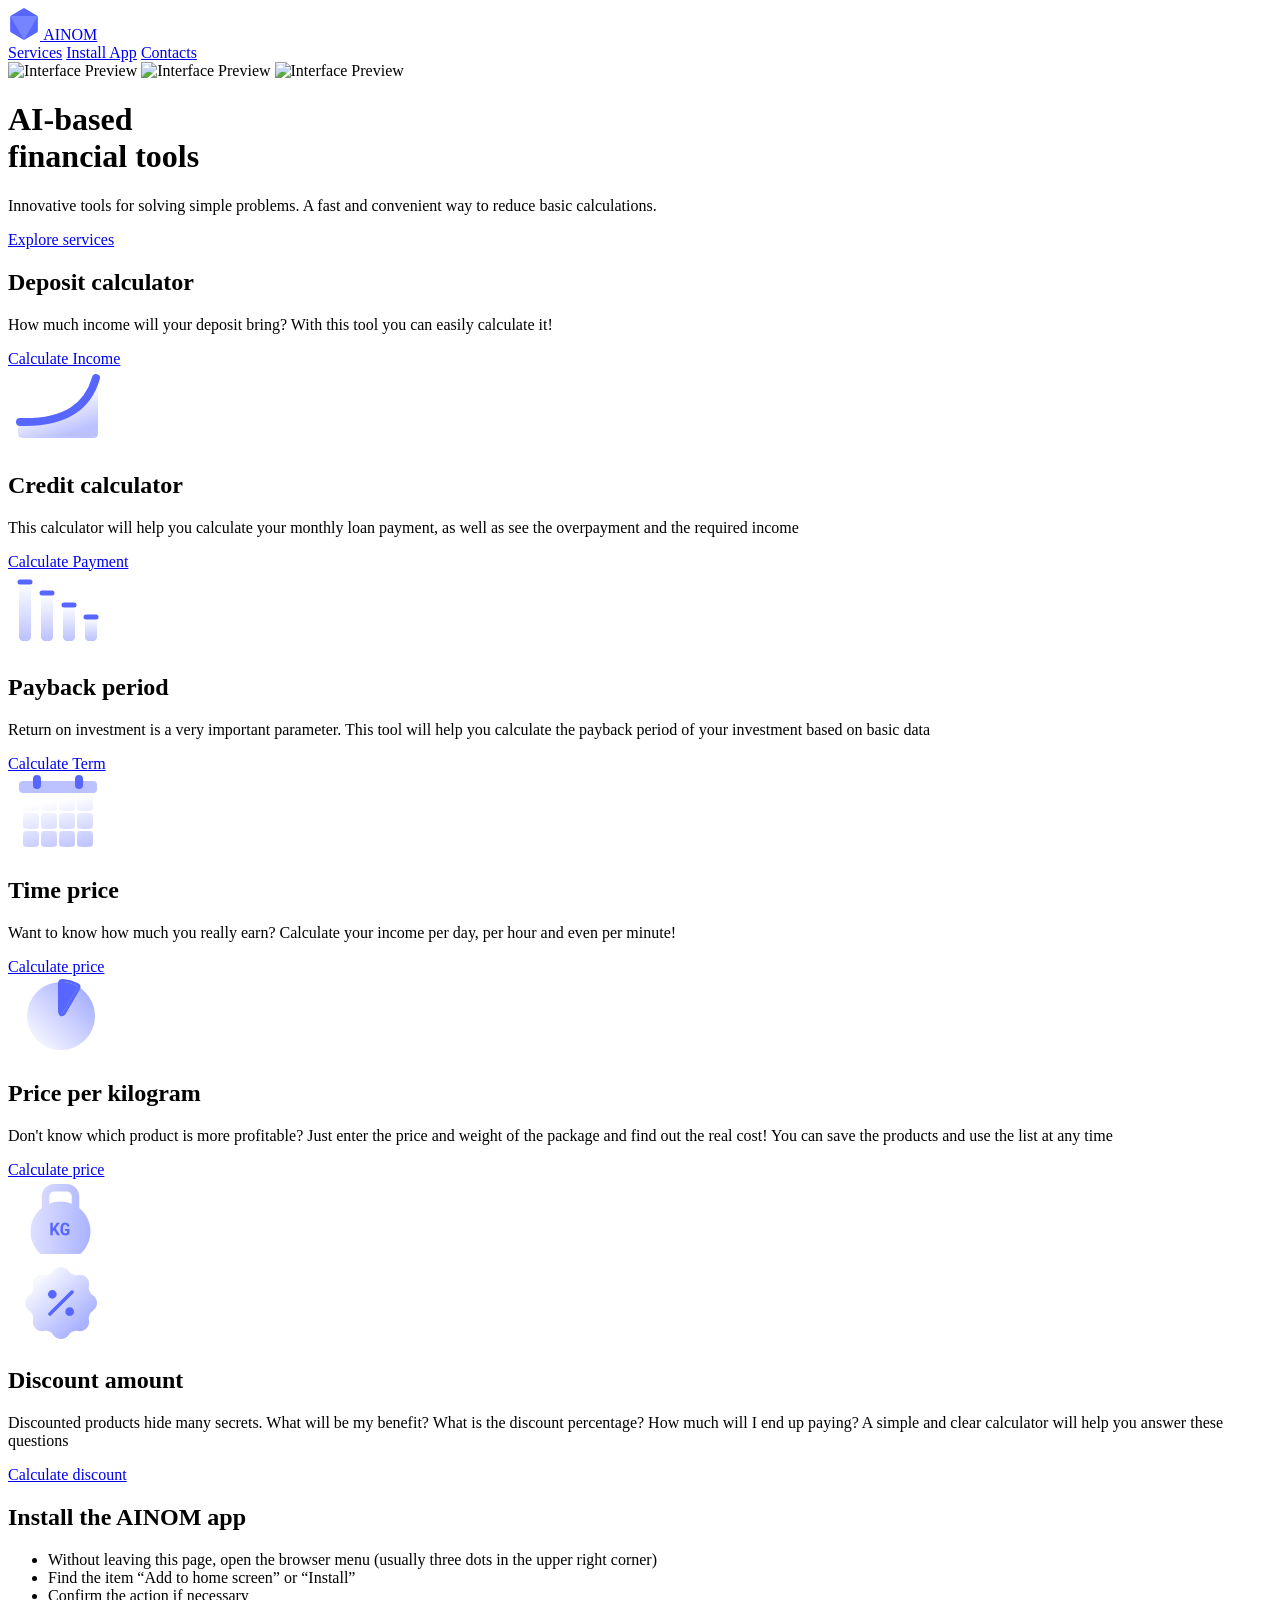
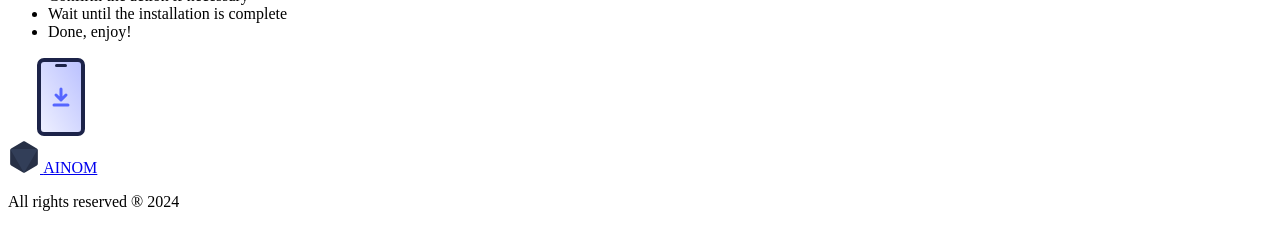
==== index.html @ f82d9192 "fix: discount description" ====
<!DOCTYPE html>
<html lang="en">

<head>
    <meta charset="UTF-8">
    <meta name="viewport" content="width=device-width, initial-scale=1.0">
    <title>AINOM - AI-based financial tools</title>
    <link rel="manifest" href="manifest.json" />
    <link rel="stylesheet" href="main.css">
    <link rel="stylesheet" href="style.css">
    <link rel="icon" type="image/x-icon" href="assets/favicon.ico">
    <script type="text/javascript" src="metrika.js"></script>
    <noscript>
        <div><img src="https://mc.yandex.ru/watch/98271224" style="position:absolute; left:-9999px;" alt="" /></div>
    </noscript>
</head>

<body>
    <div class="header">
        <a href="#" class="logo">
            <svg width="32" height="32" viewBox="0 0 32 32" fill="none" xmlns="http://www.w3.org/2000/svg">
                <path
                    d="M15 0.57735C15.6188 0.220085 16.3812 0.220085 17 0.57735L28.8564 7.42265C29.4752 7.77992 29.8564 8.44017 29.8564 9.1547V22.8453C29.8564 23.5598 29.4752 24.2201 28.8564 24.5774L17 31.4226C16.3812 31.7799 15.6188 31.7799 15 31.4226L3.14359 24.5774C2.52479 24.2201 2.14359 23.5598 2.14359 22.8453V9.1547C2.14359 8.44017 2.52479 7.77992 3.14359 7.42265L15 0.57735Z"
                    fill="#5666FF" />
                <path
                    d="M15.134 30.5C15.5189 31.1667 16.4811 31.1667 16.866 30.5L28.9904 9.5C29.3753 8.83333 28.8942 8 28.1244 8H3.87564C3.10584 8 2.62472 8.83333 3.00962 9.5L15.134 30.5Z"
                    fill="#fff" fill-opacity="0.2" />
            </svg>
            <span>AINOM</span>
        </a>

        <div class="header-links">
            <a href="services/">Services</a>
            <a href="#install">Install&nbspApp</a>
            <a href="#install">Contacts</a>
        </div>
    </div>

    <div class="hero appearance">
        <img src="assets/hero-left.jpg" alt="Interface Preview">
        <img src="assets/hero-right.jpg" alt="Interface Preview">
        <img src="assets/hero-center.jpg" alt="Interface Preview">
        <div class="heading">
            <h1>AI-based<br>financial tools</h1>
            <p>Innovative tools for solving simple problems. A fast and convenient way to reduce basic calculations.</p>
        </div>
        <a href="services" class="button">Explore services</a>
    </div>

    <div id="deposit" class="section">
        <div class="heading">
            <h2>Deposit calculator</h2>
            <p>How much income will your deposit bring? With this tool you can easily calculate it!</p>
            <a href="deposit-calculator/index.html" class="button button-secondary">Calculate Income</a>
        </div>
        <div class="section-image">
            <svg width="100" height="80" viewBox="0 0 100 80" fill="none" xmlns="http://www.w3.org/2000/svg">
                <path
                    d="M90 10C81.7073 38.5 57.3171 56 10 54.5V62C10 65.7712 10 67.6569 11.1716 68.8284C12.3431 70 14.2288 70 18 70H82C85.7712 70 87.6569 70 88.8284 68.8284C90 67.6569 90 65.7712 90 62V10Z"
                    fill="url(#paint0_linear_267_859)" />
                <path d="M12 53.9119C58.075 55.392 79.925 38.1233 88 10" stroke="#9EA7FF" stroke-width="5"
                    stroke-linecap="round" />
                <path d="M12 53.9119C58.075 55.392 79.925 38.1233 88 10" stroke="#5666FF" stroke-width="8"
                    stroke-linecap="round" />
                <defs>
                    <linearGradient id="paint0_linear_267_859" x1="37.8049" y1="33.1933" x2="50.7408" y2="69.7378"
                        gradientUnits="userSpaceOnUse">
                        <stop stop-color="#5666FF" stop-opacity="0" />
                        <stop offset="1" stop-color="#5666FF" stop-opacity="0.4" />
                    </linearGradient>
                </defs>
            </svg>
        </div>
    </div>

    <div class="section credit">
        <div class="heading">
            <h2>Credit calculator</h2>
            <p>This calculator will help you calculate your monthly loan payment, as well as see the overpayment and the
                required income</p>
            <a href="credit-calculator/" class="button button-secondary">Calculate Payment</a>
        </div>
        <div class="section-image">
            <svg width="100" height="80" viewBox="0 0 100 80" fill="none" xmlns="http://www.w3.org/2000/svg">
                <path
                    d="M23 64V10H11V64C11 65.8638 11 66.7957 11.3045 67.5307C11.7105 68.5108 12.4892 69.2895 13.4693 69.6955C14.2044 70 15.1362 70 17 70C18.8638 70 19.7956 70 20.5307 69.6955C21.5108 69.2895 22.2895 68.5108 22.6955 67.5307C23 66.7957 23 65.8638 23 64Z"
                    fill="url(#paint0_linear_268_885)" />
                <path
                    d="M45 64V22H33V64C33 65.8638 33 66.7957 33.3045 67.5307C33.7105 68.5108 34.4892 69.2895 35.4693 69.6955C36.2044 70 37.1362 70 39 70C40.8638 70 41.7956 70 42.5307 69.6955C43.5108 69.2895 44.2895 68.5108 44.6955 67.5307C45 66.7957 45 65.8638 45 64Z"
                    fill="url(#paint1_linear_268_885)" />
                <path
                    d="M67 64V34H55V64C55 65.8638 55 66.7957 55.3045 67.5307C55.7105 68.5108 56.4892 69.2895 57.4693 69.6955C58.2044 70 59.1362 70 61 70C62.8638 70 63.7956 70 64.5307 69.6955C65.5108 69.2895 66.2895 68.5108 66.6955 67.5307C67 66.7957 67 65.8638 67 64Z"
                    fill="url(#paint2_linear_268_885)" />
                <path
                    d="M89 64V46H77V64C77 65.8638 77 66.7957 77.3045 67.5307C77.7105 68.5108 78.4892 69.2895 79.4693 69.6955C80.2044 70 81.1362 70 83 70C84.8638 70 85.7956 70 86.5307 69.6955C87.5108 69.2895 88.2895 68.5108 88.6955 67.5307C89 66.7957 89 65.8638 89 64Z"
                    fill="url(#paint3_linear_268_885)" />
                <path d="M12 11H22" stroke="#5666FF" stroke-width="5" stroke-linecap="round" />
                <path d="M34 22H44" stroke="#5666FF" stroke-width="5" stroke-linecap="round" />
                <path d="M56 34H66" stroke="#5666FF" stroke-width="5" stroke-linecap="round" />
                <path d="M78 46H88" stroke="#5666FF" stroke-width="5" stroke-linecap="round" />
                <defs>
                    <linearGradient id="paint0_linear_268_885" x1="17" y1="10.5" x2="19.0832" y2="69.927"
                        gradientUnits="userSpaceOnUse">
                        <stop stop-color="#5666FF" stop-opacity="0" />
                        <stop offset="1" stop-color="#5666FF" stop-opacity="0.4" />
                    </linearGradient>
                    <linearGradient id="paint1_linear_268_885" x1="39" y1="22.4" x2="40.3339" y2="69.9626"
                        gradientUnits="userSpaceOnUse">
                        <stop stop-color="#5666FF" stop-opacity="0" />
                        <stop offset="1" stop-color="#5666FF" stop-opacity="0.4" />
                    </linearGradient>
                    <linearGradient id="paint2_linear_268_885" x1="61" y1="34.3" x2="61.7506" y2="69.9842"
                        gradientUnits="userSpaceOnUse">
                        <stop stop-color="#5666FF" stop-opacity="0" />
                        <stop offset="1" stop-color="#5666FF" stop-opacity="0.4" />
                    </linearGradient>
                    <linearGradient id="paint3_linear_268_885" x1="83" y1="46.2" x2="83.3337" y2="69.9953"
                        gradientUnits="userSpaceOnUse">
                        <stop stop-color="#5666FF" stop-opacity="0" />
                        <stop offset="1" stop-color="#5666FF" stop-opacity="0.4" />
                    </linearGradient>
                </defs>
            </svg>

        </div>
    </div>

    <div class="section payback">
        <div class="heading">
            <h2>Payback period</h2>
            <p>Return on investment is a very important parameter. This tool will help you calculate the payback period
                of your investment based on basic data</p>
            <a href="payback-period/" class="button button-secondary">Calculate Term</a>
        </div>
        <div class="section-image">
            <svg width="100" height="80" viewBox="0 0 100 80" fill="none" xmlns="http://www.w3.org/2000/svg">
                <path
                    d="M15.8787 22.8787C15 23.7574 15 25.1716 15 28V32C15 34.8284 15 36.2426 15.8787 37.1213C16.7574 38 18.1716 38 21 38H25C27.8284 38 29.2426 38 30.1213 37.1213C31 36.2426 31 34.8284 31 32V28C31 25.1716 31 23.7574 30.1213 22.8787C29.2426 22 27.8284 22 25 22H21C18.1716 22 16.7574 22 15.8787 22.8787Z"
                    fill="url(#paint0_linear_268_915)" />
                <path
                    d="M33 28C33 25.1716 33 23.7574 33.8787 22.8787C34.7574 22 36.1716 22 39 22H43C45.8284 22 47.2426 22 48.1213 22.8787C49 23.7574 49 25.1716 49 28V32C49 34.8284 49 36.2426 48.1213 37.1213C47.2426 38 45.8284 38 43 38H39C36.1716 38 34.7574 38 33.8787 37.1213C33 36.2426 33 34.8284 33 32V28Z"
                    fill="url(#paint1_linear_268_915)" />
                <path
                    d="M51.8787 22.8787C51 23.7574 51 25.1716 51 28V32C51 34.8284 51 36.2426 51.8787 37.1213C52.7574 38 54.1716 38 57 38H61C63.8284 38 65.2426 38 66.1213 37.1213C67 36.2426 67 34.8284 67 32V28C67 25.1716 67 23.7574 66.1213 22.8787C65.2426 22 63.8284 22 61 22H57C54.1716 22 52.7574 22 51.8787 22.8787Z"
                    fill="url(#paint2_linear_268_915)" />
                <path
                    d="M69.8787 22.8787C69 23.7574 69 25.1716 69 28V32C69 34.8284 69 36.2426 69.8787 37.1213C70.7574 38 72.1716 38 75 38H79C81.8284 38 83.2426 38 84.1213 37.1213C85 36.2426 85 34.8284 85 32V28C85 25.1716 85 23.7574 84.1213 22.8787C83.2426 22 81.8284 22 79 22H75C72.1716 22 70.7574 22 69.8787 22.8787Z"
                    fill="url(#paint3_linear_268_915)" />
                <path
                    d="M69.8787 40.8787C69 41.7574 69 43.1716 69 46V50C69 52.8284 69 54.2426 69.8787 55.1213C70.7574 56 72.1716 56 75 56H79C81.8284 56 83.2426 56 84.1213 55.1213C85 54.2426 85 52.8284 85 50V46C85 43.1716 85 41.7574 84.1213 40.8787C83.2426 40 81.8284 40 79 40H75C72.1716 40 70.7574 40 69.8787 40.8787Z"
                    fill="url(#paint4_linear_268_915)" />
                <path
                    d="M69 64C69 61.1716 69 59.7574 69.8787 58.8787C70.7574 58 72.1716 58 75 58H79C81.8284 58 83.2426 58 84.1213 58.8787C85 59.7574 85 61.1716 85 64V68C85 70.8284 85 72.2426 84.1213 73.1213C83.2426 74 81.8284 74 79 74H75C72.1716 74 70.7574 74 69.8787 73.1213C69 72.2426 69 70.8284 69 68V64Z"
                    fill="url(#paint5_linear_268_915)" />
                <path
                    d="M51 46C51 43.1716 51 41.7574 51.8787 40.8787C52.7574 40 54.1716 40 57 40H61C63.8284 40 65.2426 40 66.1213 40.8787C67 41.7574 67 43.1716 67 46V50C67 52.8284 67 54.2426 66.1213 55.1213C65.2426 56 63.8284 56 61 56H57C54.1716 56 52.7574 56 51.8787 55.1213C51 54.2426 51 52.8284 51 50V46Z"
                    fill="url(#paint6_linear_268_915)" />
                <path
                    d="M51.8787 58.8787C51 59.7574 51 61.1716 51 64V68C51 70.8284 51 72.2426 51.8787 73.1213C52.7574 74 54.1716 74 57 74H61C63.8284 74 65.2426 74 66.1213 73.1213C67 72.2426 67 70.8284 67 68V64C67 61.1716 67 59.7574 66.1213 58.8787C65.2426 58 63.8284 58 61 58H57C54.1716 58 52.7574 58 51.8787 58.8787Z"
                    fill="url(#paint7_linear_268_915)" />
                <path
                    d="M33.8787 40.8787C33 41.7574 33 43.1716 33 46V50C33 52.8284 33 54.2426 33.8787 55.1213C34.7574 56 36.1716 56 39 56H43C45.8284 56 47.2426 56 48.1213 55.1213C49 54.2426 49 52.8284 49 50V46C49 43.1716 49 41.7574 48.1213 40.8787C47.2426 40 45.8284 40 43 40H39C36.1716 40 34.7574 40 33.8787 40.8787Z"
                    fill="url(#paint8_linear_268_915)" />
                <path
                    d="M33 64C33 61.1716 33 59.7574 33.8787 58.8787C34.7574 58 36.1716 58 39 58H43C45.8284 58 47.2426 58 48.1213 58.8787C49 59.7574 49 61.1716 49 64V68C49 70.8284 49 72.2426 48.1213 73.1213C47.2426 74 45.8284 74 43 74H39C36.1716 74 34.7574 74 33.8787 73.1213C33 72.2426 33 70.8284 33 68V64Z"
                    fill="url(#paint9_linear_268_915)" />
                <path
                    d="M15 46C15 43.1716 15 41.7574 15.8787 40.8787C16.7574 40 18.1716 40 21 40H25C27.8284 40 29.2426 40 30.1213 40.8787C31 41.7574 31 43.1716 31 46V50C31 52.8284 31 54.2426 30.1213 55.1213C29.2426 56 27.8284 56 25 56H21C18.1716 56 16.7574 56 15.8787 55.1213C15 54.2426 15 52.8284 15 50V46Z"
                    fill="url(#paint10_linear_268_915)" />
                <path
                    d="M15.8787 58.8787C15 59.7574 15 61.1716 15 64V68C15 70.8284 15 72.2426 15.8787 73.1213C16.7574 74 18.1716 74 21 74H25C27.8284 74 29.2426 74 30.1213 73.1213C31 72.2426 31 70.8284 31 68V64C31 61.1716 31 59.7574 30.1213 58.8787C29.2426 58 27.8284 58 25 58H21C18.1716 58 16.7574 58 15.8787 58.8787Z"
                    fill="url(#paint11_linear_268_915)" />
                <rect x="11" y="8" width="78" height="12" rx="4" fill="#5666FF" fill-opacity="0.4" />
                <path d="M71 6L71 12" stroke="#5666FF" stroke-width="8" stroke-linecap="round" />
                <path d="M29 6L29 12" stroke="#5666FF" stroke-width="8" stroke-linecap="round" />
                <defs>
                    <linearGradient id="paint0_linear_268_915" x1="76" y1="22" x2="86.1473" y2="73.7752"
                        gradientUnits="userSpaceOnUse">
                        <stop stop-color="#5666FF" stop-opacity="0" />
                        <stop offset="1" stop-color="#5666FF" stop-opacity="0.4" />
                    </linearGradient>
                    <linearGradient id="paint1_linear_268_915" x1="76" y1="22" x2="86.1473" y2="73.7752"
                        gradientUnits="userSpaceOnUse">
                        <stop stop-color="#5666FF" stop-opacity="0" />
                        <stop offset="1" stop-color="#5666FF" stop-opacity="0.4" />
                    </linearGradient>
                    <linearGradient id="paint2_linear_268_915" x1="76" y1="22" x2="86.1473" y2="73.7752"
                        gradientUnits="userSpaceOnUse">
                        <stop stop-color="#5666FF" stop-opacity="0" />
                        <stop offset="1" stop-color="#5666FF" stop-opacity="0.4" />
                    </linearGradient>
                    <linearGradient id="paint3_linear_268_915" x1="76" y1="22" x2="86.1473" y2="73.7752"
                        gradientUnits="userSpaceOnUse">
                        <stop stop-color="#5666FF" stop-opacity="0" />
                        <stop offset="1" stop-color="#5666FF" stop-opacity="0.4" />
                    </linearGradient>
                    <linearGradient id="paint4_linear_268_915" x1="76" y1="22" x2="86.1473" y2="73.7752"
                        gradientUnits="userSpaceOnUse">
                        <stop stop-color="#5666FF" stop-opacity="0" />
                        <stop offset="1" stop-color="#5666FF" stop-opacity="0.4" />
                    </linearGradient>
                    <linearGradient id="paint5_linear_268_915" x1="76" y1="22" x2="86.1473" y2="73.7752"
                        gradientUnits="userSpaceOnUse">
                        <stop stop-color="#5666FF" stop-opacity="0" />
                        <stop offset="1" stop-color="#5666FF" stop-opacity="0.4" />
                    </linearGradient>
                    <linearGradient id="paint6_linear_268_915" x1="76" y1="22" x2="86.1473" y2="73.7752"
                        gradientUnits="userSpaceOnUse">
                        <stop stop-color="#5666FF" stop-opacity="0" />
                        <stop offset="1" stop-color="#5666FF" stop-opacity="0.4" />
                    </linearGradient>
                    <linearGradient id="paint7_linear_268_915" x1="76" y1="22" x2="86.1473" y2="73.7752"
                        gradientUnits="userSpaceOnUse">
                        <stop stop-color="#5666FF" stop-opacity="0" />
                        <stop offset="1" stop-color="#5666FF" stop-opacity="0.4" />
                    </linearGradient>
                    <linearGradient id="paint8_linear_268_915" x1="76" y1="22" x2="86.1473" y2="73.7752"
                        gradientUnits="userSpaceOnUse">
                        <stop stop-color="#5666FF" stop-opacity="0" />
                        <stop offset="1" stop-color="#5666FF" stop-opacity="0.4" />
                    </linearGradient>
                    <linearGradient id="paint9_linear_268_915" x1="76" y1="22" x2="86.1473" y2="73.7752"
                        gradientUnits="userSpaceOnUse">
                        <stop stop-color="#5666FF" stop-opacity="0" />
                        <stop offset="1" stop-color="#5666FF" stop-opacity="0.4" />
                    </linearGradient>
                    <linearGradient id="paint10_linear_268_915" x1="76" y1="22" x2="86.1473" y2="73.7752"
                        gradientUnits="userSpaceOnUse">
                        <stop stop-color="#5666FF" stop-opacity="0" />
                        <stop offset="1" stop-color="#5666FF" stop-opacity="0.4" />
                    </linearGradient>
                    <linearGradient id="paint11_linear_268_915" x1="76" y1="22" x2="86.1473" y2="73.7752"
                        gradientUnits="userSpaceOnUse">
                        <stop stop-color="#5666FF" stop-opacity="0" />
                        <stop offset="1" stop-color="#5666FF" stop-opacity="0.4" />
                    </linearGradient>
                </defs>
            </svg>
        </div>
    </div>

    <div class="section time">
        <div class="heading">
            <h2>Time price</h2>
            <p>Want to know how much you really earn? Calculate your income per day, per hour and even per minute!</p>
            <a href="time-price/" class="button button-secondary">Calculate price</a>
        </div>
        <div class="section-image">
            <svg width="105" height="80" viewBox="0 0 105 80" fill="none" xmlns="http://www.w3.org/2000/svg">
                <circle cx="53" cy="40" r="34" fill="url(#paint0_linear_287_392)" />
                <mask id="path-2-outside-1_287_392" maskUnits="userSpaceOnUse" x="49" y="3" width="24" height="38"
                    fill="black">
                    <rect fill="white" x="49" y="3" width="24" height="38" />
                    <path
                        d="M53 8C53 7.04677 53 6.57016 53.314 6.27412C53.628 5.97807 54.085 6.00498 54.9989 6.0588C59.6074 6.33019 64.1127 7.5374 68.2395 9.6066C69.0579 10.017 69.4671 10.2222 69.591 10.6355C69.7149 11.0489 69.4766 11.4617 69 12.2872L56.7321 33.5359C55.2323 36.1336 54.4824 37.4325 53.7412 37.2339C53 37.0353 53 35.5355 53 32.5359L53 8Z" />
                </mask>
                <path
                    d="M53 8C53 7.04677 53 6.57016 53.314 6.27412C53.628 5.97807 54.085 6.00498 54.9989 6.0588C59.6074 6.33019 64.1127 7.5374 68.2395 9.6066C69.0579 10.017 69.4671 10.2222 69.591 10.6355C69.7149 11.0489 69.4766 11.4617 69 12.2872L56.7321 33.5359C55.2323 36.1336 54.4824 37.4325 53.7412 37.2339C53 37.0353 53 35.5355 53 32.5359L53 8Z"
                    fill="#5666FF" />
                <path
                    d="M53 8C53 7.04677 53 6.57016 53.314 6.27412C53.628 5.97807 54.085 6.00498 54.9989 6.0588C59.6074 6.33019 64.1127 7.5374 68.2395 9.6066C69.0579 10.017 69.4671 10.2222 69.591 10.6355C69.7149 11.0489 69.4766 11.4617 69 12.2872L56.7321 33.5359C55.2323 36.1336 54.4824 37.4325 53.7412 37.2339C53 37.0353 53 35.5355 53 32.5359L53 8Z"
                    stroke="#5666FF" stroke-width="6" stroke-linecap="round" mask="url(#path-2-outside-1_287_392)" />
                <defs>
                    <linearGradient id="paint0_linear_287_392" x1="25.8" y1="67.2" x2="75.6828" y2="17.3172"
                        gradientUnits="userSpaceOnUse">
                        <stop stop-color="#5666FF" stop-opacity="0.05" />
                        <stop offset="1" stop-color="#5666FF" stop-opacity="0.5" />
                    </linearGradient>
                </defs>
            </svg>
        </div>
    </div>

    <div class="section kg">
        <div class="heading">
            <h2>Price per kilogram</h2>
            <p>Don't know which product is more profitable? Just enter the price and weight of the package and find out
                the real cost! You can save the products and use the list at any time</p>
            <a href="kilogram/" class="button button-secondary">Calculate price</a>
        </div>
        <div class="section-image">
            <svg width="105" height="80" viewBox="0 0 105 80" fill="none" xmlns="http://www.w3.org/2000/svg">
                <path fill-rule="evenodd" clip-rule="evenodd"
                    d="M33.75 17.5C33.75 10.5964 39.3464 5 46.25 5H58.75C65.6536 5 71.25 10.5964 71.25 17.5V29.0799C78.1085 34.5778 82.5 43.0261 82.5 52.5C82.5 61.4602 78.5718 69.5029 72.3437 75H32.6563C26.4282 69.5029 22.5 61.4602 22.5 52.5C22.5 43.0261 26.8915 34.5778 33.75 29.0799V17.5ZM63.75 17.5V24.6807C60.2759 23.2744 56.4784 22.5 52.5 22.5C48.5216 22.5 44.7241 23.2744 41.25 24.6807V17.5C41.25 14.7386 43.4886 12.5 46.25 12.5H58.75C61.5114 12.5 63.75 14.7386 63.75 17.5Z"
                    fill="url(#paint0_linear_304_353)" />
                <path
                    d="M46.0779 51.1401L44.762 52.5842V56.25H42.3523V43.8086H44.762V49.5081L45.8899 47.9871L48.9148 43.8086H51.8542L47.6672 49.3115L52.0081 56.25H49.1541L46.0779 51.1401Z"
                    fill="#5666FF" />
                <path
                    d="M61.4331 54.7974C61.2793 54.9854 61.0685 55.1762 60.8008 55.3699C60.533 55.5636 60.2169 55.7373 59.8523 55.8911C59.482 56.0506 59.069 56.1788 58.6133 56.2756C58.1576 56.3725 57.6676 56.4209 57.1436 56.4209C56.6878 56.4209 56.2577 56.3668 55.8533 56.2585C55.4545 56.156 55.0871 56.005 54.751 55.8057C54.4206 55.6006 54.1187 55.3499 53.8452 55.0537C53.5775 54.7575 53.3496 54.4185 53.1616 54.0369C52.9451 53.6153 52.7799 53.1396 52.666 52.6099C52.5578 52.0801 52.5037 51.5047 52.5037 50.8838V49.1919C52.5037 48.5994 52.5578 48.0497 52.666 47.5427C52.7743 47.03 52.9281 46.5658 53.1274 46.1499C53.3154 45.7796 53.5319 45.4464 53.7769 45.1501C54.0275 44.8539 54.3009 44.5976 54.5972 44.3811C54.9447 44.1361 55.3235 43.951 55.7336 43.8257C56.1438 43.7004 56.5767 43.6377 57.0325 43.6377C57.7332 43.6377 58.3427 43.726 58.8611 43.9026C59.3852 44.0792 59.8267 44.3327 60.1855 44.6631C60.5444 44.9992 60.8236 45.4065 61.0229 45.885C61.228 46.3635 61.3619 46.9019 61.4246 47.5H59.0833C59.0434 47.1981 58.9807 46.9303 58.8953 46.6968C58.8155 46.4632 58.7044 46.2667 58.562 46.1072C58.4025 45.9306 58.2003 45.7996 57.9553 45.7141C57.7161 45.623 57.4284 45.5774 57.0923 45.5774C56.91 45.5774 56.7334 45.6059 56.5625 45.6628C56.3916 45.7198 56.2321 45.8024 56.084 45.9106C55.8903 46.0588 55.7137 46.2524 55.5542 46.4917C55.4004 46.731 55.2722 47.0129 55.1697 47.3376C55.0899 47.5883 55.0273 47.8674 54.9817 48.175C54.9418 48.4827 54.9219 48.8159 54.9219 49.1748V50.8838C54.9219 51.3338 54.9504 51.744 55.0073 52.1143C55.07 52.4845 55.1554 52.8121 55.2637 53.0969C55.332 53.2621 55.4089 53.4159 55.4944 53.5583C55.5855 53.6951 55.6852 53.8175 55.7935 53.9258C55.9757 54.1081 56.1865 54.2476 56.4258 54.3445C56.6707 54.4356 56.947 54.484 57.2546 54.4897C57.4426 54.4897 57.6278 54.4755 57.8101 54.447C57.9924 54.4185 58.1632 54.3787 58.3228 54.3274C58.4823 54.2761 58.6218 54.2192 58.7415 54.1565C58.8668 54.0881 58.9608 54.0169 59.0234 53.9429L59.032 51.687H56.9727V49.8926H61.4246L61.4331 54.7974Z"
                    fill="#5666FF" />
                <defs>
                    <linearGradient id="paint0_linear_304_353" x1="-7.5" y1="68" x2="81.914" y2="72.7666"
                        gradientUnits="userSpaceOnUse">
                        <stop stop-color="#5666FF" stop-opacity="0.05" />
                        <stop offset="1" stop-color="#5666FF" stop-opacity="0.5" />
                    </linearGradient>
                </defs>
            </svg>
        </div>
    </div>

    <div class="section discount">
        <div class="section-image">
            <svg width="105" height="80" viewBox="0 0 105 80" fill="none" xmlns="http://www.w3.org/2000/svg">
                <path
                    d="M45.3452 8.1109C48.9766 2.6297 57.0234 2.6297 60.6548 8.1109C62.7205 11.2289 66.4709 12.7823 70.1363 12.0383C76.5798 10.7302 82.2698 16.4202 80.9617 22.8637C80.2177 26.5291 81.7712 30.2795 84.8891 32.3452C90.3703 35.9766 90.3703 44.0234 84.8891 47.6548C81.7712 49.7205 80.2177 53.4709 80.9617 57.1363C82.2698 63.5798 76.5798 69.2698 70.1363 67.9617C66.4709 67.2177 62.7205 68.7712 60.6548 71.8891C57.0234 77.3703 48.9766 77.3703 45.3452 71.8891C43.2795 68.7712 39.5291 67.2177 35.8637 67.9617C29.4202 69.2698 23.7302 63.5798 25.0383 57.1363C25.7823 53.4709 24.2289 49.7205 21.1109 47.6548C15.6297 44.0234 15.6297 35.9766 21.1109 32.3452C24.2289 30.2795 25.7823 26.5291 25.0383 22.8637C23.7302 16.4202 29.4202 10.7302 35.8637 12.0383C39.5291 12.7823 43.2795 11.2289 45.3452 8.1109Z"
                    fill="url(#paint0_linear_359_358)" />
                <path
                    d="M48.6557 31.3114C48.6557 33.7107 46.7107 35.6557 44.3114 35.6557C41.9121 35.6557 39.967 33.7107 39.967 31.3114C39.967 28.9121 41.9121 26.967 44.3114 26.967C46.7107 26.967 48.6557 28.9121 48.6557 31.3114Z"
                    fill="#5666FF" />
                <path
                    d="M66.033 48.6886C66.033 51.0879 64.0879 53.033 61.6886 53.033C59.2893 53.033 57.3443 51.0879 57.3443 48.6886C57.3443 46.2893 59.2893 44.3443 61.6886 44.3443C64.0879 44.3443 66.033 46.2893 66.033 48.6886Z"
                    fill="#5666FF" />
                <path
                    d="M62.8356 27.7179C63.5142 27.0393 64.6144 27.0393 65.2931 27.7179C65.9717 28.3965 65.9717 29.4968 65.2931 30.1754L43.1754 52.2931C42.4968 52.9717 41.3965 52.9717 40.7179 52.2931C40.0393 51.6145 40.0393 50.5142 40.7179 49.8356L62.8356 27.7179Z"
                    fill="#5666FF" />
                <defs>
                    <linearGradient id="paint0_linear_359_358" x1="30" y1="17.5" x2="73.5" y2="62.5" gradientUnits="userSpaceOnUse">
                        <stop stop-color="#5666FF" stop-opacity="0.05" />
                        <stop offset="1" stop-color="#5666FF" stop-opacity="0.5" />
                    </linearGradient>
                </defs>
            </svg>
        </div>
        <div class="heading">
            <h2>Discount amount</h2>
            <p>Discounted products hide many secrets. What will be my benefit? What is the discount percentage? How much
                will I end up paying? A simple and clear calculator will help you answer these questions</p>
            <a href="discount/" class="button button-secondary">Calculate discount</a>
        </div>
    </div>

    <div class="section" id="install">
        <div class="heading">
            <h2>Install the AINOM app</h2>
            <ul>
                <li>Without leaving this page, open the browser menu (usually three dots in the upper right corner)</li>
                <li>Find the item “Add to home screen” or “Install”</li>
                <li>Confirm the action if necessary</li>
                <li>Wait until the installation is complete</li>
                <li>Done, enjoy!</li>
            </ul>
        </div>
        <div class="section-image">
            <svg width="105" height="80" viewBox="0 0 105 80" fill="none" xmlns="http://www.w3.org/2000/svg">
                <rect x="31" y="3" width="44" height="74" rx="5" fill="url(#paint0_linear_291_564)" stroke="#1C2349"
                    stroke-width="4" />
                <path d="M53 32V43M53 43L58 38M53 43L48 38M46 48H60" stroke="#5666FF" stroke-width="3"
                    stroke-linecap="round" stroke-linejoin="round" />
                <rect x="47" y="7" width="12" height="3" rx="1.5" fill="#1C2349" />
                <defs>
                    <linearGradient id="paint0_linear_291_564" x1="33" y1="75" x2="93.3077" y2="40.5385"
                        gradientUnits="userSpaceOnUse">
                        <stop stop-color="#5666FF" stop-opacity="0.1" />
                        <stop offset="1" stop-color="#5666FF" stop-opacity="0.4" />
                    </linearGradient>
                </defs>
            </svg>
        </div>
    </div>

    <div class="footer">
        <a href="../" class="logo">
            <svg width="32" height="32" viewBox="0 0 32 32" fill="none" xmlns="http://www.w3.org/2000/svg">
                <path
                    d="M15 0.57735C15.6188 0.220085 16.3812 0.220085 17 0.57735L28.8564 7.42265C29.4752 7.77992 29.8564 8.44017 29.8564 9.1547V22.8453C29.8564 23.5598 29.4752 24.2201 28.8564 24.5774L17 31.4226C16.3812 31.7799 15.6188 31.7799 15 31.4226L3.14359 24.5774C2.52479 24.2201 2.14359 23.5598 2.14359 22.8453V9.1547C2.14359 8.44017 2.52479 7.77992 3.14359 7.42265L15 0.57735Z"
                    fill="#273046" />
                <path
                    d="M15.134 30.5C15.5189 31.1667 16.4811 31.1667 16.866 30.5L28.9904 9.5C29.3753 8.83333 28.8942 8 28.1244 8H3.87564C3.10584 8 2.62472 8.83333 3.00962 9.5L15.134 30.5Z"
                    fill="#323E58" />
            </svg>
            <span>AINOM</span>
        </a>

        <p>All rights reserved ® 2024</p>
        <div class="social">
            <a href="https://instagram.com/yakovbronnikov" target="_blank"></a>
            <a href="https://dribbble.com/yakovbronnikov" target="_blank"></a>
            <a href="https://github.com/yakovbronnikov" target="_blank"></a>
        </div>
    </div>

    <script src="script.js"></script>
</body>

</html>
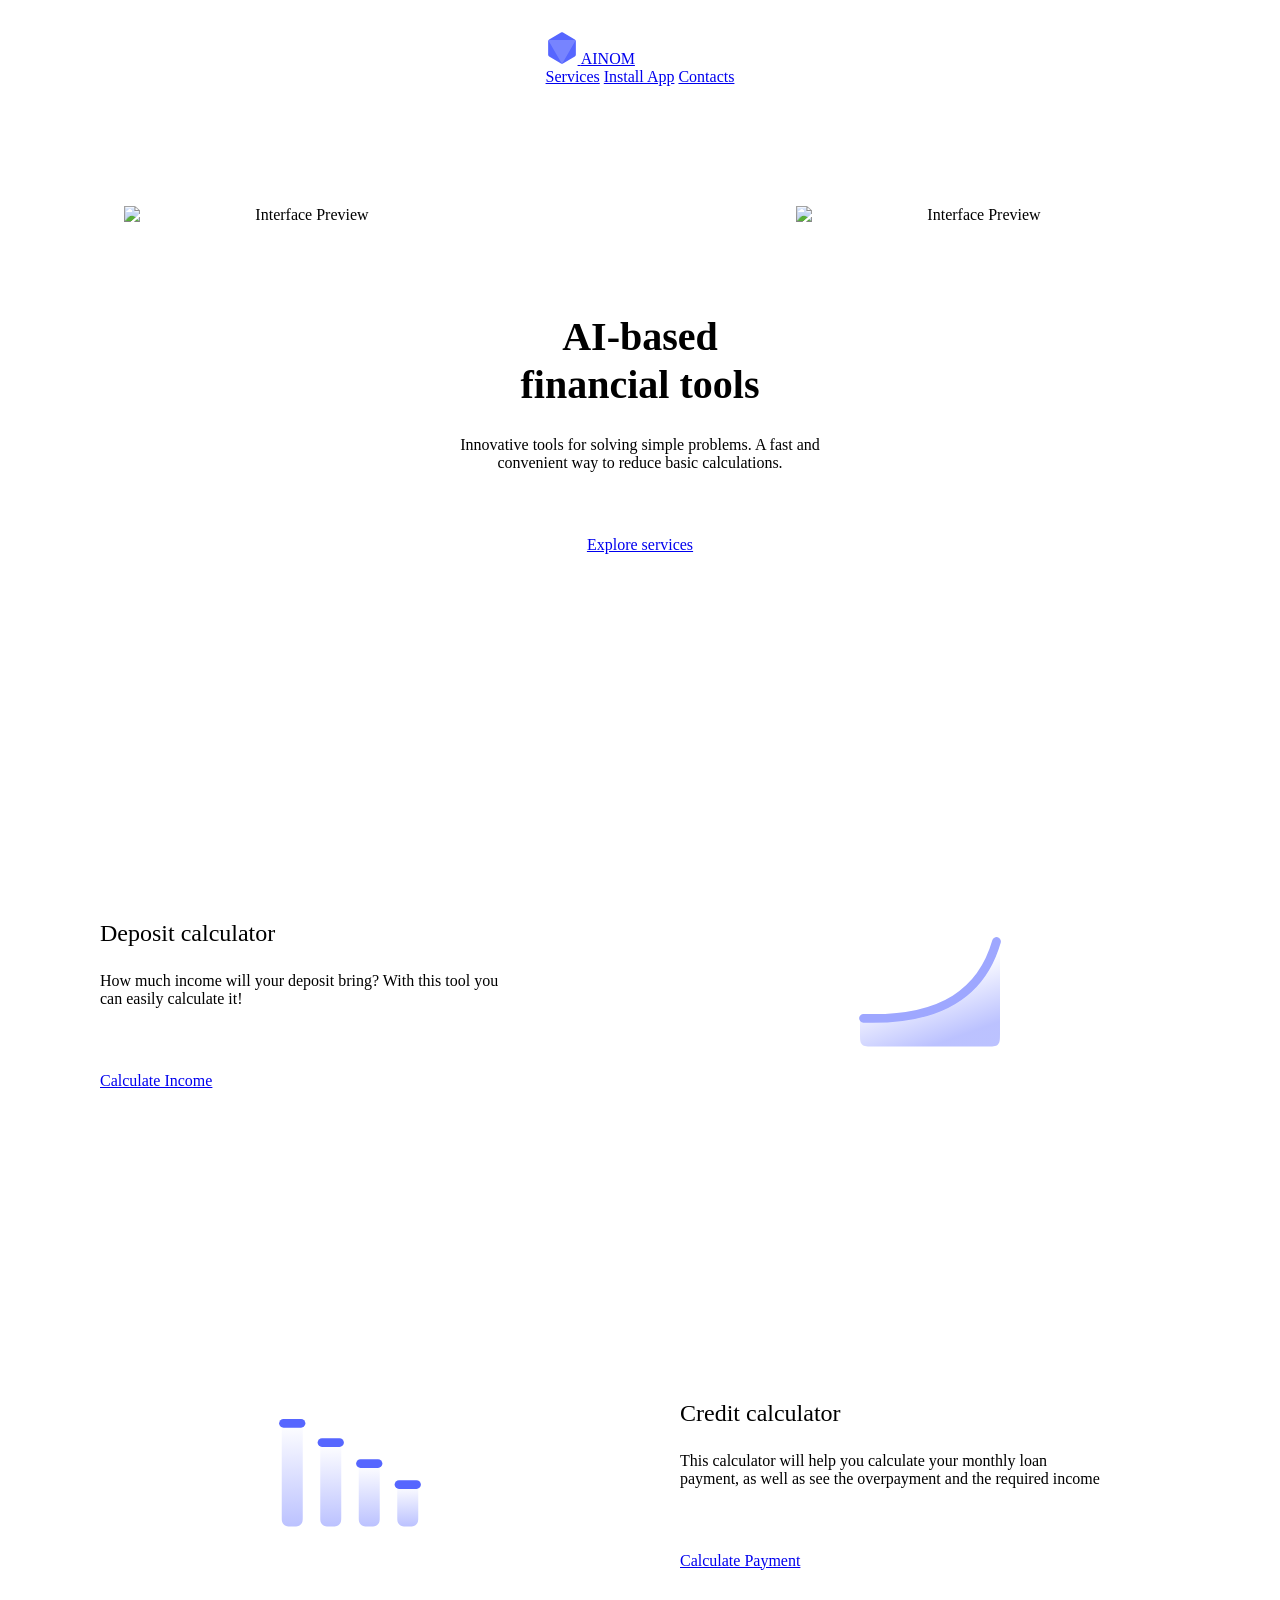
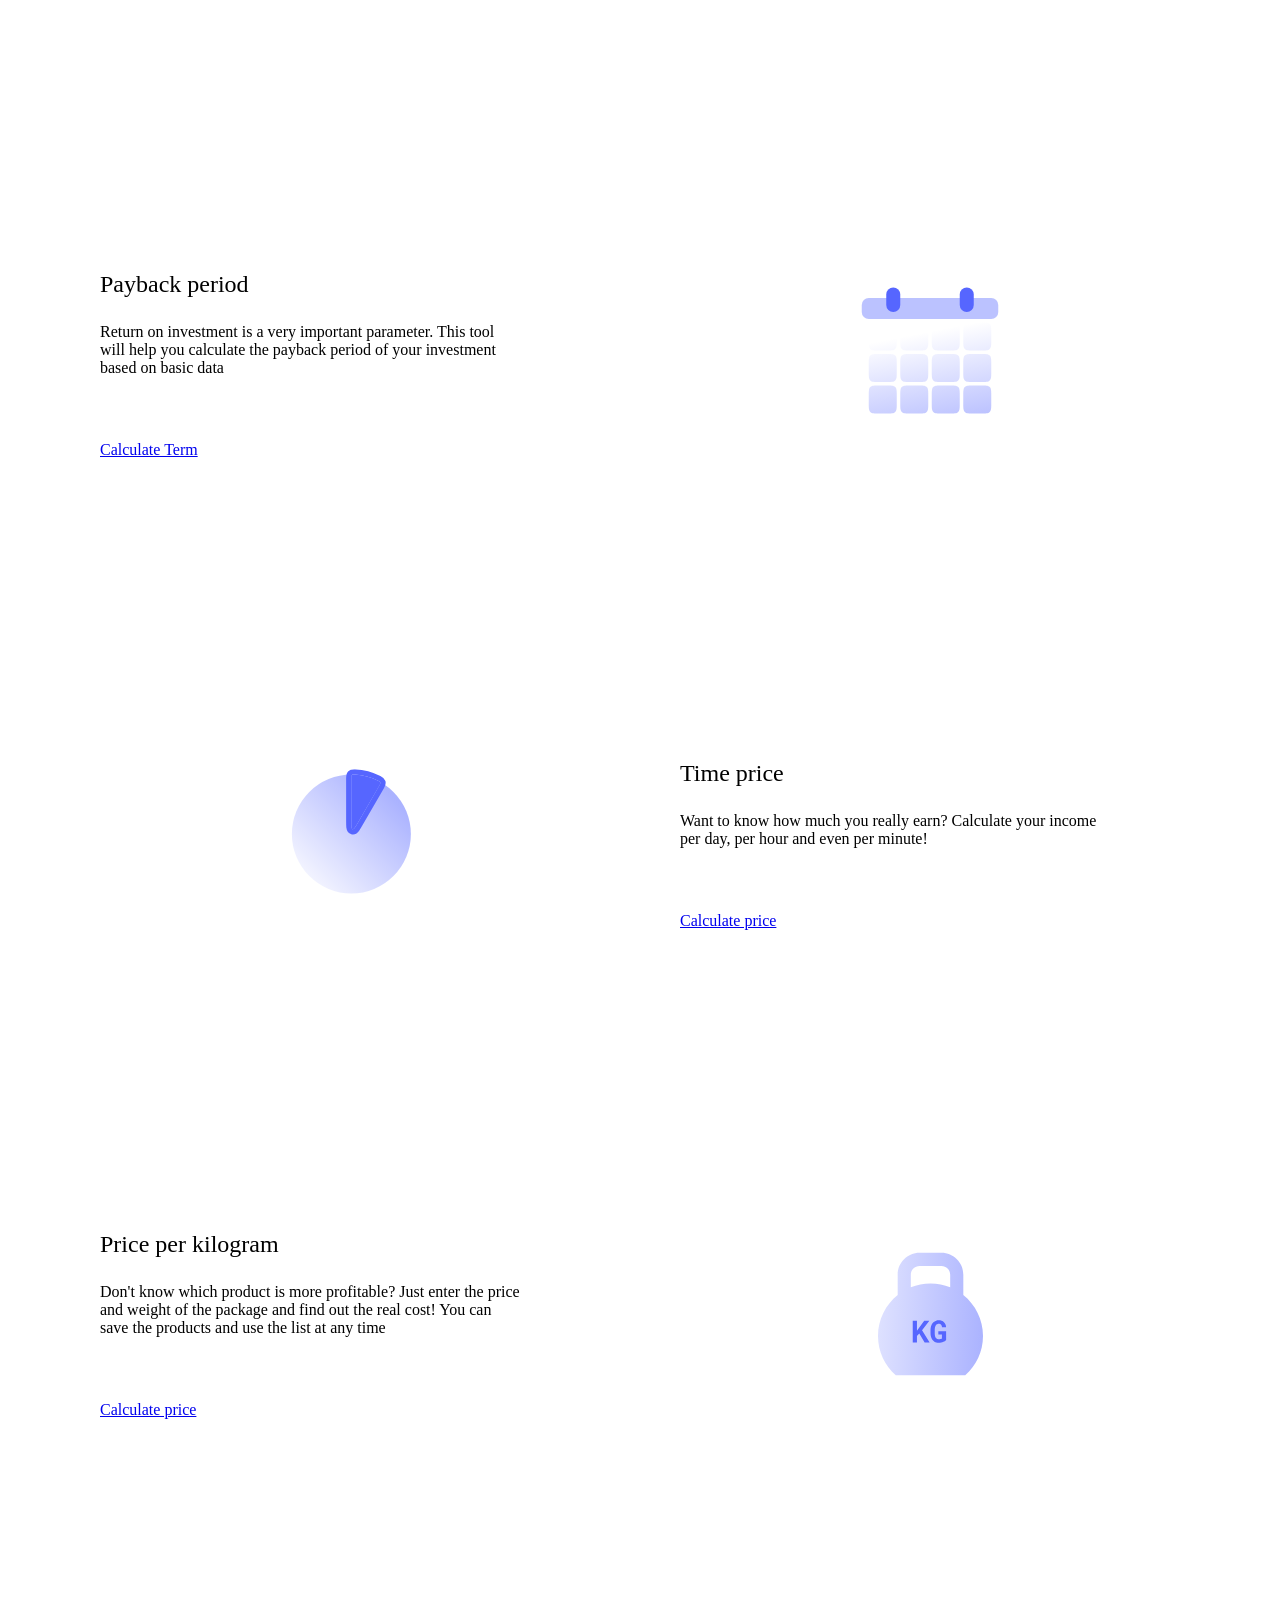
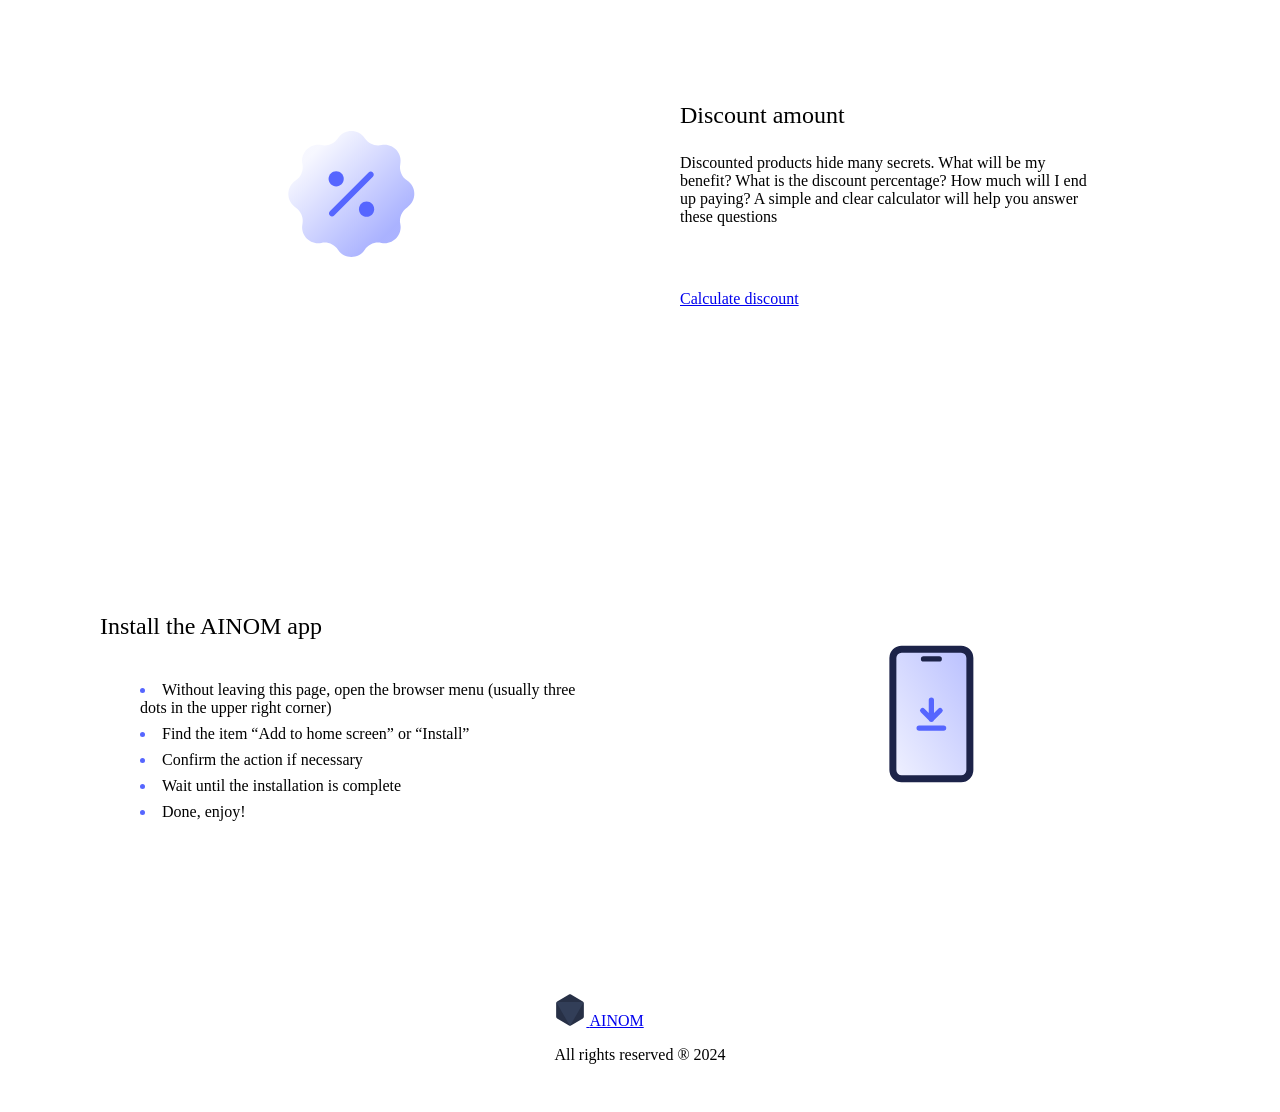
==== commit 00bed3e8: "fix: discount image position" ====
--- a/index.html
+++ b/index.html
@@ -301,33 +301,33 @@
     </div>
 
     <div class="section discount">
-        <div class="section-image">
-            <svg width="105" height="80" viewBox="0 0 105 80" fill="none" xmlns="http://www.w3.org/2000/svg">
-                <path
-                    d="M45.3452 8.1109C48.9766 2.6297 57.0234 2.6297 60.6548 8.1109C62.7205 11.2289 66.4709 12.7823 70.1363 12.0383C76.5798 10.7302 82.2698 16.4202 80.9617 22.8637C80.2177 26.5291 81.7712 30.2795 84.8891 32.3452C90.3703 35.9766 90.3703 44.0234 84.8891 47.6548C81.7712 49.7205 80.2177 53.4709 80.9617 57.1363C82.2698 63.5798 76.5798 69.2698 70.1363 67.9617C66.4709 67.2177 62.7205 68.7712 60.6548 71.8891C57.0234 77.3703 48.9766 77.3703 45.3452 71.8891C43.2795 68.7712 39.5291 67.2177 35.8637 67.9617C29.4202 69.2698 23.7302 63.5798 25.0383 57.1363C25.7823 53.4709 24.2289 49.7205 21.1109 47.6548C15.6297 44.0234 15.6297 35.9766 21.1109 32.3452C24.2289 30.2795 25.7823 26.5291 25.0383 22.8637C23.7302 16.4202 29.4202 10.7302 35.8637 12.0383C39.5291 12.7823 43.2795 11.2289 45.3452 8.1109Z"
-                    fill="url(#paint0_linear_359_358)" />
-                <path
-                    d="M48.6557 31.3114C48.6557 33.7107 46.7107 35.6557 44.3114 35.6557C41.9121 35.6557 39.967 33.7107 39.967 31.3114C39.967 28.9121 41.9121 26.967 44.3114 26.967C46.7107 26.967 48.6557 28.9121 48.6557 31.3114Z"
-                    fill="#5666FF" />
-                <path
-                    d="M66.033 48.6886C66.033 51.0879 64.0879 53.033 61.6886 53.033C59.2893 53.033 57.3443 51.0879 57.3443 48.6886C57.3443 46.2893 59.2893 44.3443 61.6886 44.3443C64.0879 44.3443 66.033 46.2893 66.033 48.6886Z"
-                    fill="#5666FF" />
-                <path
-                    d="M62.8356 27.7179C63.5142 27.0393 64.6144 27.0393 65.2931 27.7179C65.9717 28.3965 65.9717 29.4968 65.2931 30.1754L43.1754 52.2931C42.4968 52.9717 41.3965 52.9717 40.7179 52.2931C40.0393 51.6145 40.0393 50.5142 40.7179 49.8356L62.8356 27.7179Z"
-                    fill="#5666FF" />
-                <defs>
-                    <linearGradient id="paint0_linear_359_358" x1="30" y1="17.5" x2="73.5" y2="62.5" gradientUnits="userSpaceOnUse">
-                        <stop stop-color="#5666FF" stop-opacity="0.05" />
-                        <stop offset="1" stop-color="#5666FF" stop-opacity="0.5" />
-                    </linearGradient>
-                </defs>
-            </svg>
-        </div>
         <div class="heading">
             <h2>Discount amount</h2>
             <p>Discounted products hide many secrets. What will be my benefit? What is the discount percentage? How much
                 will I end up paying? A simple and clear calculator will help you answer these questions</p>
             <a href="discount/" class="button button-secondary">Calculate discount</a>
+        </div>
+        <div class="section-image">
+            <svg width="105" height="80" viewBox="0 0 105 80" fill="none" xmlns="http://www.w3.org/2000/svg">
+                <path
+                    d="M45.3452 8.1109C48.9766 2.6297 57.0234 2.6297 60.6548 8.1109C62.7205 11.2289 66.4709 12.7823 70.1363 12.0383C76.5798 10.7302 82.2698 16.4202 80.9617 22.8637C80.2177 26.5291 81.7712 30.2795 84.8891 32.3452C90.3703 35.9766 90.3703 44.0234 84.8891 47.6548C81.7712 49.7205 80.2177 53.4709 80.9617 57.1363C82.2698 63.5798 76.5798 69.2698 70.1363 67.9617C66.4709 67.2177 62.7205 68.7712 60.6548 71.8891C57.0234 77.3703 48.9766 77.3703 45.3452 71.8891C43.2795 68.7712 39.5291 67.2177 35.8637 67.9617C29.4202 69.2698 23.7302 63.5798 25.0383 57.1363C25.7823 53.4709 24.2289 49.7205 21.1109 47.6548C15.6297 44.0234 15.6297 35.9766 21.1109 32.3452C24.2289 30.2795 25.7823 26.5291 25.0383 22.8637C23.7302 16.4202 29.4202 10.7302 35.8637 12.0383C39.5291 12.7823 43.2795 11.2289 45.3452 8.1109Z"
+                    fill="url(#paint0_linear_359_358)" />
+                <path
+                    d="M48.6557 31.3114C48.6557 33.7107 46.7107 35.6557 44.3114 35.6557C41.9121 35.6557 39.967 33.7107 39.967 31.3114C39.967 28.9121 41.9121 26.967 44.3114 26.967C46.7107 26.967 48.6557 28.9121 48.6557 31.3114Z"
+                    fill="#5666FF" />
+                <path
+                    d="M66.033 48.6886C66.033 51.0879 64.0879 53.033 61.6886 53.033C59.2893 53.033 57.3443 51.0879 57.3443 48.6886C57.3443 46.2893 59.2893 44.3443 61.6886 44.3443C64.0879 44.3443 66.033 46.2893 66.033 48.6886Z"
+                    fill="#5666FF" />
+                <path
+                    d="M62.8356 27.7179C63.5142 27.0393 64.6144 27.0393 65.2931 27.7179C65.9717 28.3965 65.9717 29.4968 65.2931 30.1754L43.1754 52.2931C42.4968 52.9717 41.3965 52.9717 40.7179 52.2931C40.0393 51.6145 40.0393 50.5142 40.7179 49.8356L62.8356 27.7179Z"
+                    fill="#5666FF" />
+                <defs>
+                    <linearGradient id="paint0_linear_359_358" x1="30" y1="17.5" x2="73.5" y2="62.5" gradientUnits="userSpaceOnUse">
+                        <stop stop-color="#5666FF" stop-opacity="0.05" />
+                        <stop offset="1" stop-color="#5666FF" stop-opacity="0.5" />
+                    </linearGradient>
+                </defs>
+            </svg>
         </div>
     </div>
 
--- a/style.css
+++ b/style.css
@@ -0,0 +1,384 @@
+body {
+    display: flex;
+    flex-direction: column;
+    align-items: center;
+    justify-content: start;
+    background: var(--main-bg-color);
+    padding: 24px;
+}
+
+h1 {
+    font-size: 40px;
+    line-height: 48px;
+}
+
+h2 {
+    font-size: 24px;
+    line-height: 30px;
+    font-weight: 400;
+}
+
+.button {
+    border-radius: 12px;
+    position: relative;
+}
+
+.hero {
+    flex-grow: 1;
+    width: 100%;
+    max-width: 1080px;
+    text-align: center;
+    padding: 200px 0px;
+    position: relative;
+    display: flex;
+    justify-content: center;
+    align-items: center;
+    flex-direction: column;
+    justify-self: start;
+}
+
+.hero img {
+    width: 360px;
+    position: absolute;
+    top: 120px;
+    z-index: -10;
+    opacity: 0;
+}
+
+.hero img:nth-child(1) {
+    translate: -100px;
+    left: 24px;
+    animation: hero-img-left 800ms ease-in-out 400ms forwards;
+}
+
+.hero img:nth-child(2) {
+    translate: 100px;
+    right: 24px;
+    animation: hero-img-right 800ms ease-in-out 400ms forwards;
+}
+
+
+.hero img:nth-child(3) {
+    display: none;
+    translate: 0 -32px;
+    animation: hero-img-center 800ms ease-in-out 400ms forwards;
+}
+
+@keyframes hero-img-left {
+    to {
+        translate: 0;
+        opacity: 1;
+    }
+}
+
+@keyframes hero-img-right {
+    to {
+        translate: 0;
+        opacity: 1;
+    }
+}
+
+@keyframes hero-img-center {
+    to {
+        translate: 0;
+        opacity: 1;
+    }
+}
+
+.heading {
+    flex-grow: 1;
+    width: 100%;
+}
+
+.heading p {
+    max-width: 420px;
+    margin: 24px 0px 64px;
+    color: var(--text-secondary)
+}
+
+.hero .heading p {
+    margin: 24px auto 64px;
+}
+
+.section {
+    display: flex;
+    align-items: center;
+    gap: 80px;
+    width: 100%;
+    max-width: 1080px;
+    padding: 80px 0;
+}
+
+.section-image {
+    flex-grow: 1;
+    width: 100%;
+    height: 320px;
+    background: var(--block-bg-color);
+    border-radius: 16px;
+
+    display: flex;
+    justify-content: center;
+    align-items: center;
+}
+
+.section-image svg {
+    transform-origin: center;
+    scale: 1.75;
+}
+
+.section-image svg path:nth-child(3) {
+    stroke-dasharray: 96px;
+    stroke-dashoffset: 96px;
+    transition: 200ms;
+    animation: deposit-animation 2000ms ease-in-out infinite;
+}
+
+@keyframes deposit-animation {
+    10% {
+        stroke-dashoffset: 96px;
+    }
+
+    30% {
+        stroke-dashoffset: 0px;
+    }
+
+    50% {
+        stroke-dashoffset: 0px;
+    }
+
+    70% {
+        stroke-dashoffset: 0px;
+    }
+
+    90% {
+        stroke-dashoffset: -96px;
+    }
+
+    100% {
+        stroke-dashoffset: -96px;
+    }
+}
+
+.credit .section-image,
+.time .section-image,
+.discount .section-image  {
+    order: -1;
+}
+
+.credit .section-image svg path:nth-child(5) {
+    animation: credit-animation-01 1200ms ease-in-out infinite;
+}
+
+.credit .section-image svg path:nth-child(6) {
+    animation: credit-animation-02 1200ms ease-in-out infinite;
+}
+
+.credit .section-image svg path:nth-child(7) {
+    animation: credit-animation-03 1200ms ease-in-out infinite;
+}
+
+.credit .section-image svg path:nth-child(8) {
+    animation: credit-animation-04 1200ms ease-in-out infinite;
+}
+
+@keyframes credit-animation-01 {
+    10% {
+        translate: 0px -4px;
+        stroke-width: 7;
+    }
+
+    20% {
+        translate: 0px 0px;
+        stroke-width: 5;
+    }
+}
+
+@keyframes credit-animation-02 {
+    20% {
+        translate: 0px 0px;
+        stroke-width: 5;
+    }
+
+    30% {
+        translate: 0px -4px;
+        stroke-width: 7;
+    }
+
+    40% {
+        translate: 0px 0px;
+        stroke-width: 5;
+    }
+}
+
+@keyframes credit-animation-03 {
+    40% {
+        translate: 0px 0px;
+        stroke-width: 5;
+    }
+
+    50% {
+        translate: 0px -4px;
+        stroke-width: 7;
+    }
+
+    60% {
+        translate: 0px 0px;
+        stroke-width: 5;
+    }
+}
+
+@keyframes credit-animation-04 {
+    60% {
+        translate: 0px 0px;
+        stroke-width: 5;
+    }
+
+    70% {
+        translate: 0px -4px;
+        stroke-width: 7;
+    }
+
+    80% {
+        translate: 0px 0px;
+        stroke-width: 5;
+    }
+}
+
+.payback .section-image svg {
+    transform-origin: center;
+    animation: payback-animation 1200ms ease-in-out infinite alternate;
+}
+
+@keyframes payback-animation {
+    0% {
+        translate: 0px 0px;
+        rotate: -2deg;
+    }
+
+    50% {
+        translate: 0px -8px;
+        rotate: 0deg;
+    }
+
+    100% {
+        translate: 0px 0px;
+        rotate: 2deg;
+    }
+}
+
+
+
+#install {
+    padding: 40px 64px;
+    margin: 80px 0;
+    background: var(--block-bg-color);
+    border-radius: 16px;
+}
+
+#install ul {
+    margin-top: 40px;
+    color: var(--text-secondary);
+    list-style-position: inside;
+    display: flex;
+    flex-direction: column;
+    gap: 8px;
+}
+
+#install li {
+    color: var(--text-secondary);
+}
+
+#install li::marker {
+    color: #5666FF;
+}
+
+
+@media (max-width: 1024px) {
+
+    .hero {
+        padding: 180px 0px 80px;
+    }
+
+    .hero img {
+        width: 300px;
+        top: 48px;
+    }
+
+}
+
+
+@media (max-width: 768px) {
+
+    .hero {
+        padding: 270px 0px 80px;
+    }
+
+    .hero img:nth-child(1),
+    .hero img:nth-child(2) {
+        display: none;
+        opacity: 0;
+    }
+
+    .hero img:nth-child(3) {
+        display: block;
+        width: 340px;
+        right: auto;
+        top: 24px;
+    }
+
+    .heading p {
+        font-size: 14px;
+        line-height: 20px;
+        max-width: 300px;
+    }
+
+    .section {
+        gap: 48px;
+    }
+
+    .section .button {
+        font-size: 14px;
+        line-height: 20px;
+        padding: 12px 16px;
+    }
+
+    .section-image svg {
+        scale: 1.25;
+    }
+
+}
+
+@media (max-width: 480px) {
+    body {
+        padding: 16px;
+    }
+
+    .section {
+        padding: 48px 0px;
+        flex-direction: column-reverse;
+        text-align: center;
+        gap: 24px;
+    }
+
+    .section .heading p {
+        margin: 24px auto 48px;
+    }
+
+    .section-image {
+        height: 180px;
+    }
+
+    .credit .section-image,
+    .time .section-image,
+    .discount .section-image {
+        order: 0;
+    }
+
+    #install {
+        padding: 24px;
+    }
+
+    #install li {
+        text-align: left;
+    }
+}
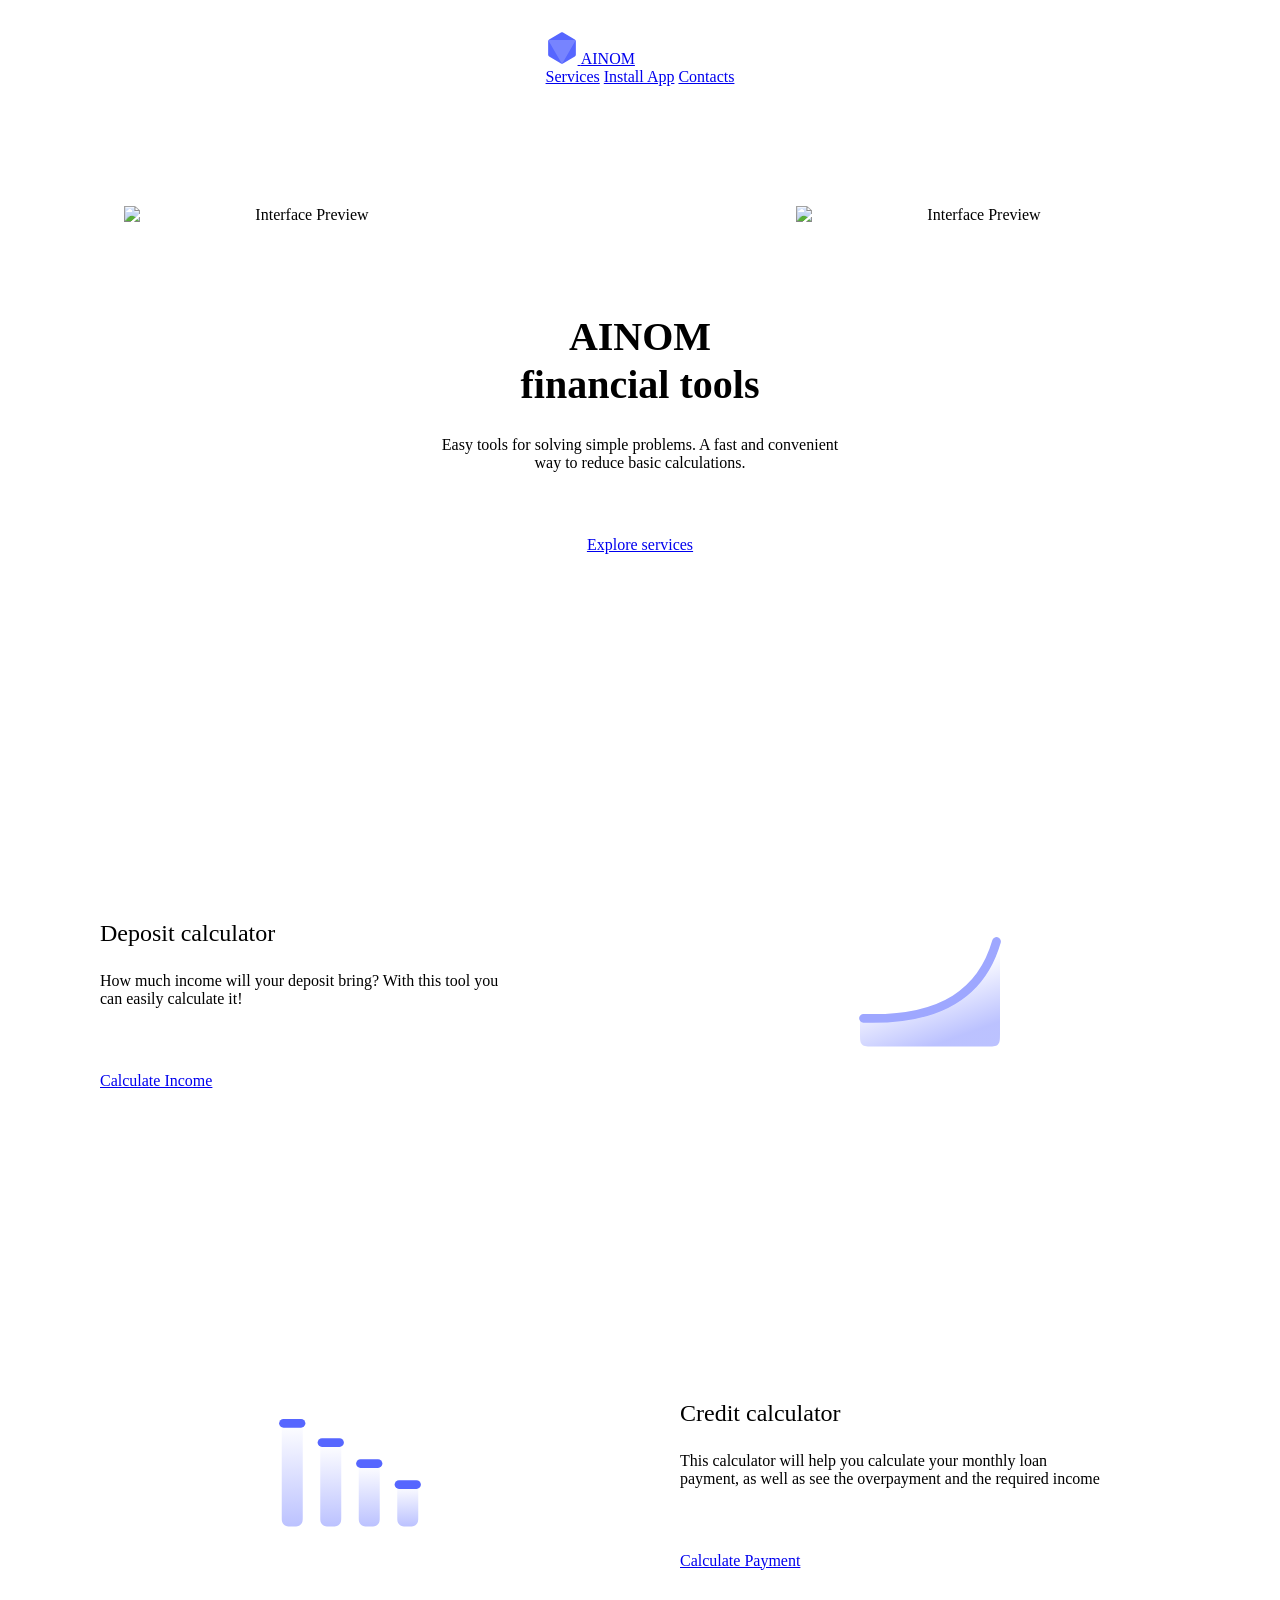
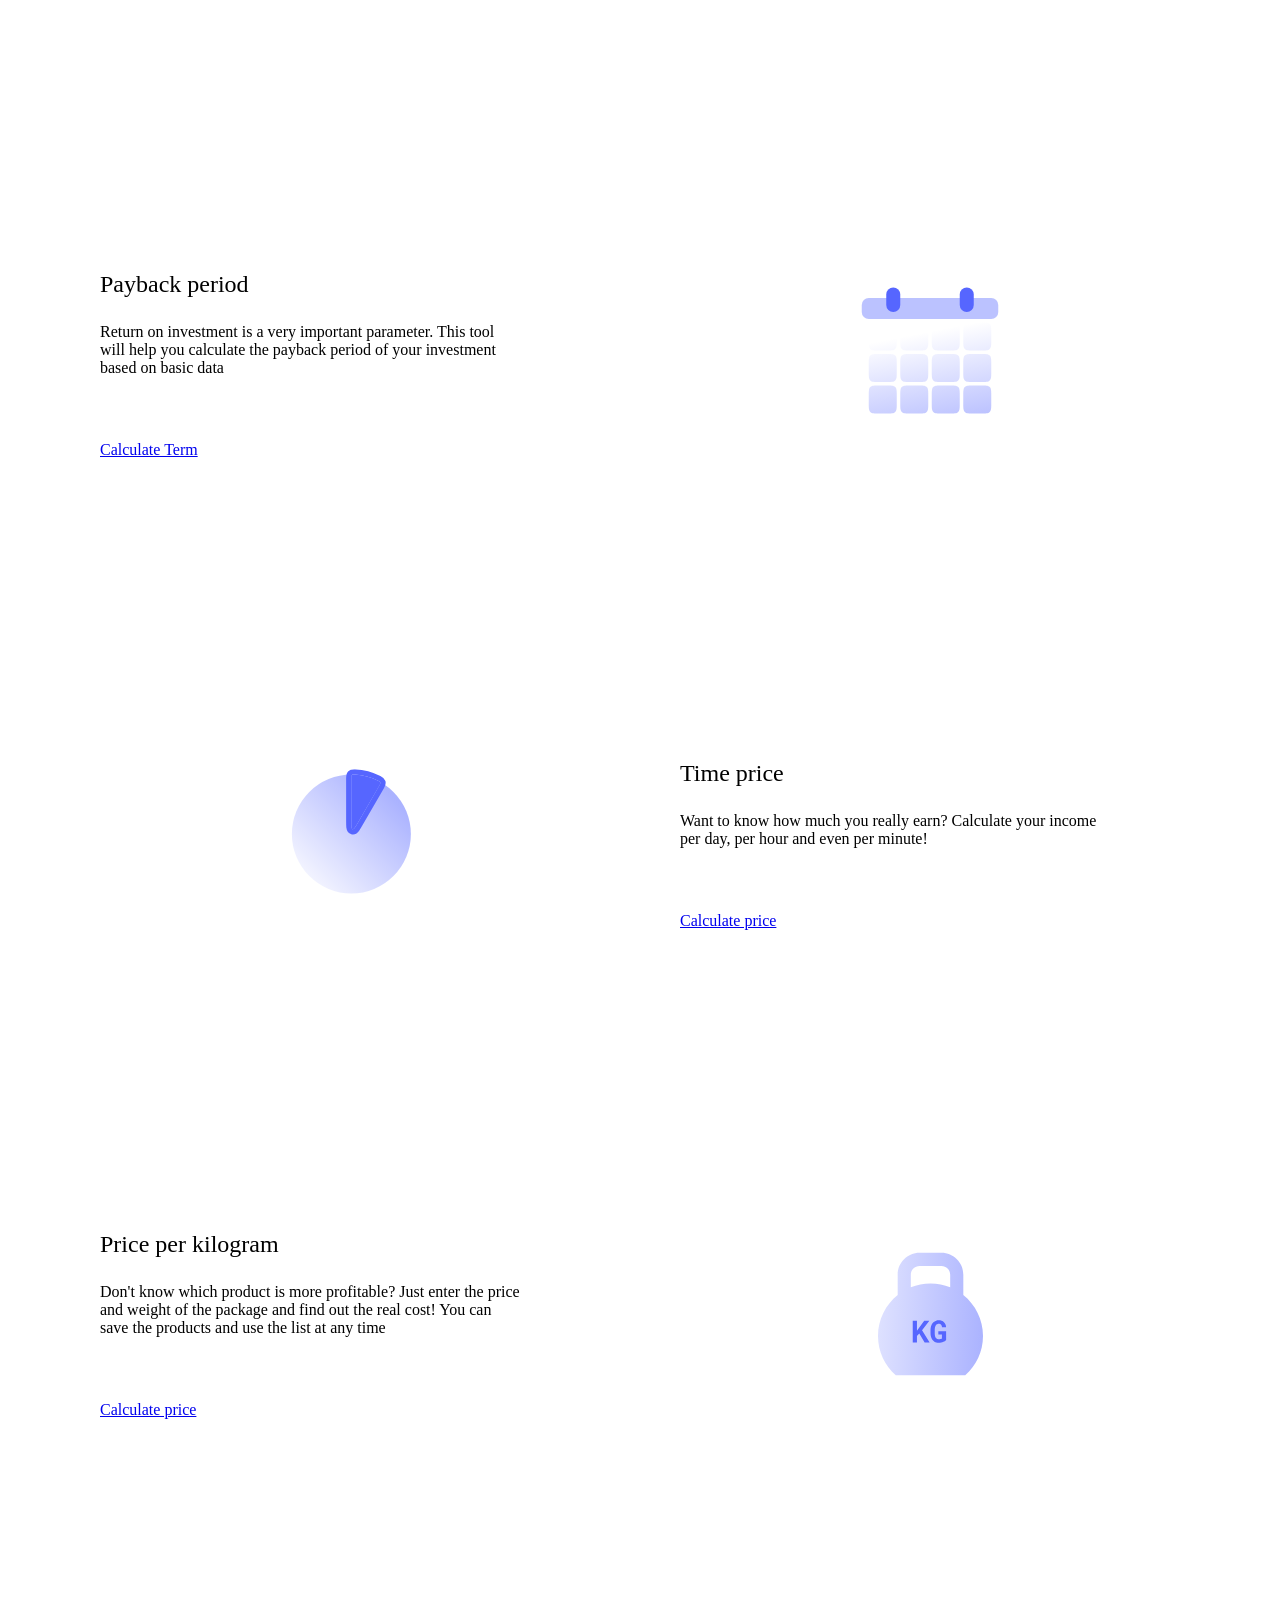
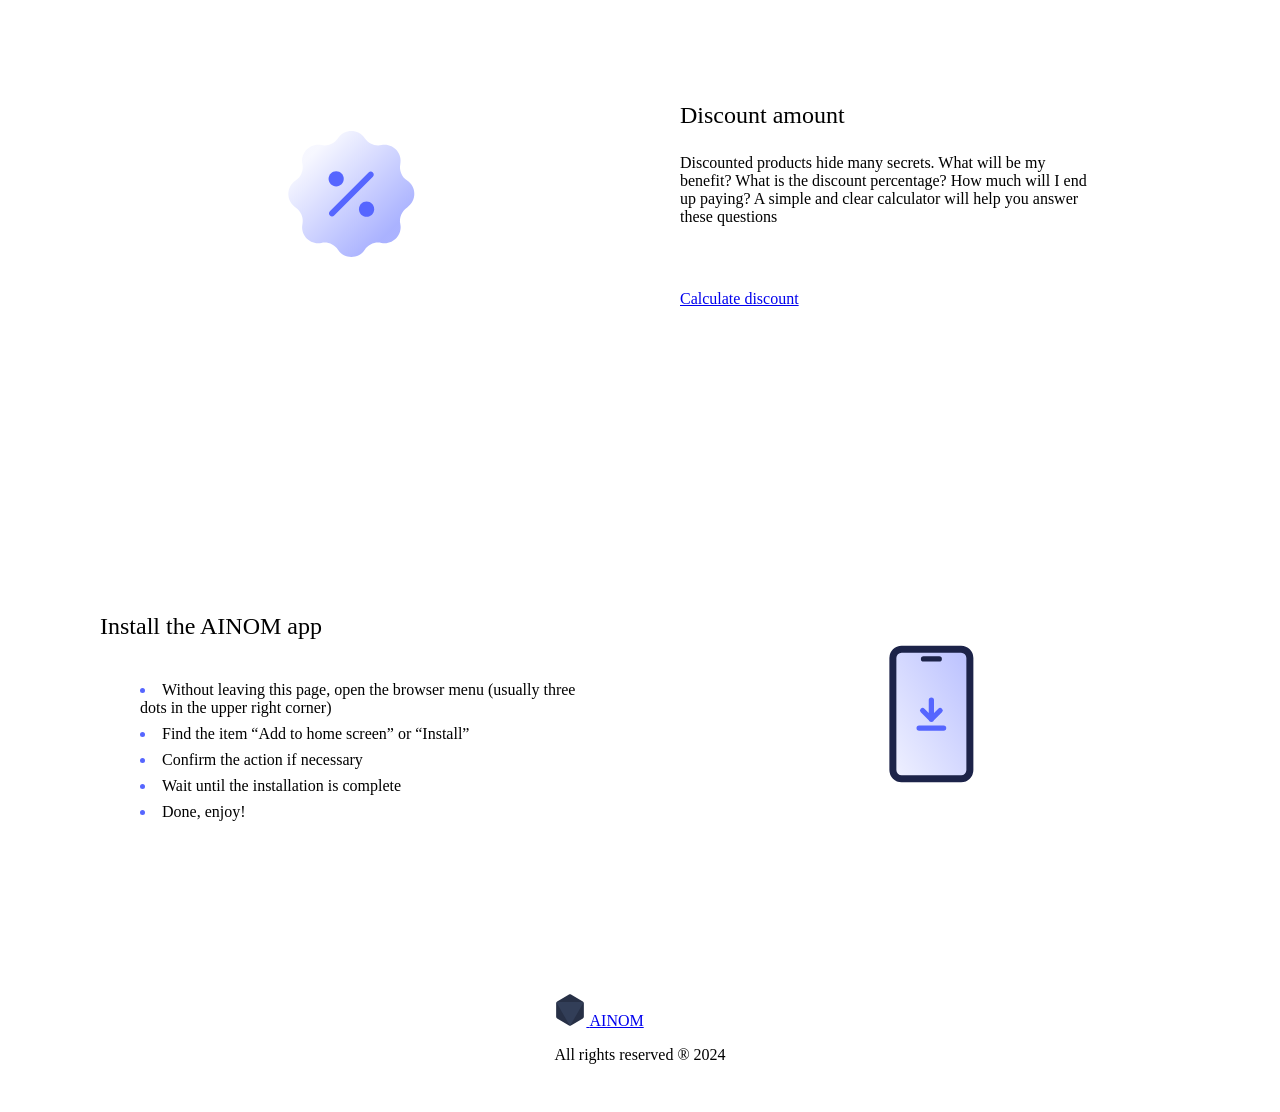
==== commit 23d2f60e: "fix: main title" ====
--- a/index.html
+++ b/index.html
@@ -41,8 +41,8 @@
         <img src="assets/hero-right.jpg" alt="Interface Preview">
         <img src="assets/hero-center.jpg" alt="Interface Preview">
         <div class="heading">
-            <h1>AI-based<br>financial tools</h1>
-            <p>Innovative tools for solving simple problems. A fast and convenient way to reduce basic calculations.</p>
+            <h1>AINOM<br>financial tools</h1>
+            <p>Easy tools for solving simple problems. A fast and convenient way to reduce basic calculations.</p>
         </div>
         <a href="services" class="button">Explore services</a>
     </div>
@@ -322,7 +322,8 @@
                     d="M62.8356 27.7179C63.5142 27.0393 64.6144 27.0393 65.2931 27.7179C65.9717 28.3965 65.9717 29.4968 65.2931 30.1754L43.1754 52.2931C42.4968 52.9717 41.3965 52.9717 40.7179 52.2931C40.0393 51.6145 40.0393 50.5142 40.7179 49.8356L62.8356 27.7179Z"
                     fill="#5666FF" />
                 <defs>
-                    <linearGradient id="paint0_linear_359_358" x1="30" y1="17.5" x2="73.5" y2="62.5" gradientUnits="userSpaceOnUse">
+                    <linearGradient id="paint0_linear_359_358" x1="30" y1="17.5" x2="73.5" y2="62.5"
+                        gradientUnits="userSpaceOnUse">
                         <stop stop-color="#5666FF" stop-opacity="0.05" />
                         <stop offset="1" stop-color="#5666FF" stop-opacity="0.5" />
                     </linearGradient>
